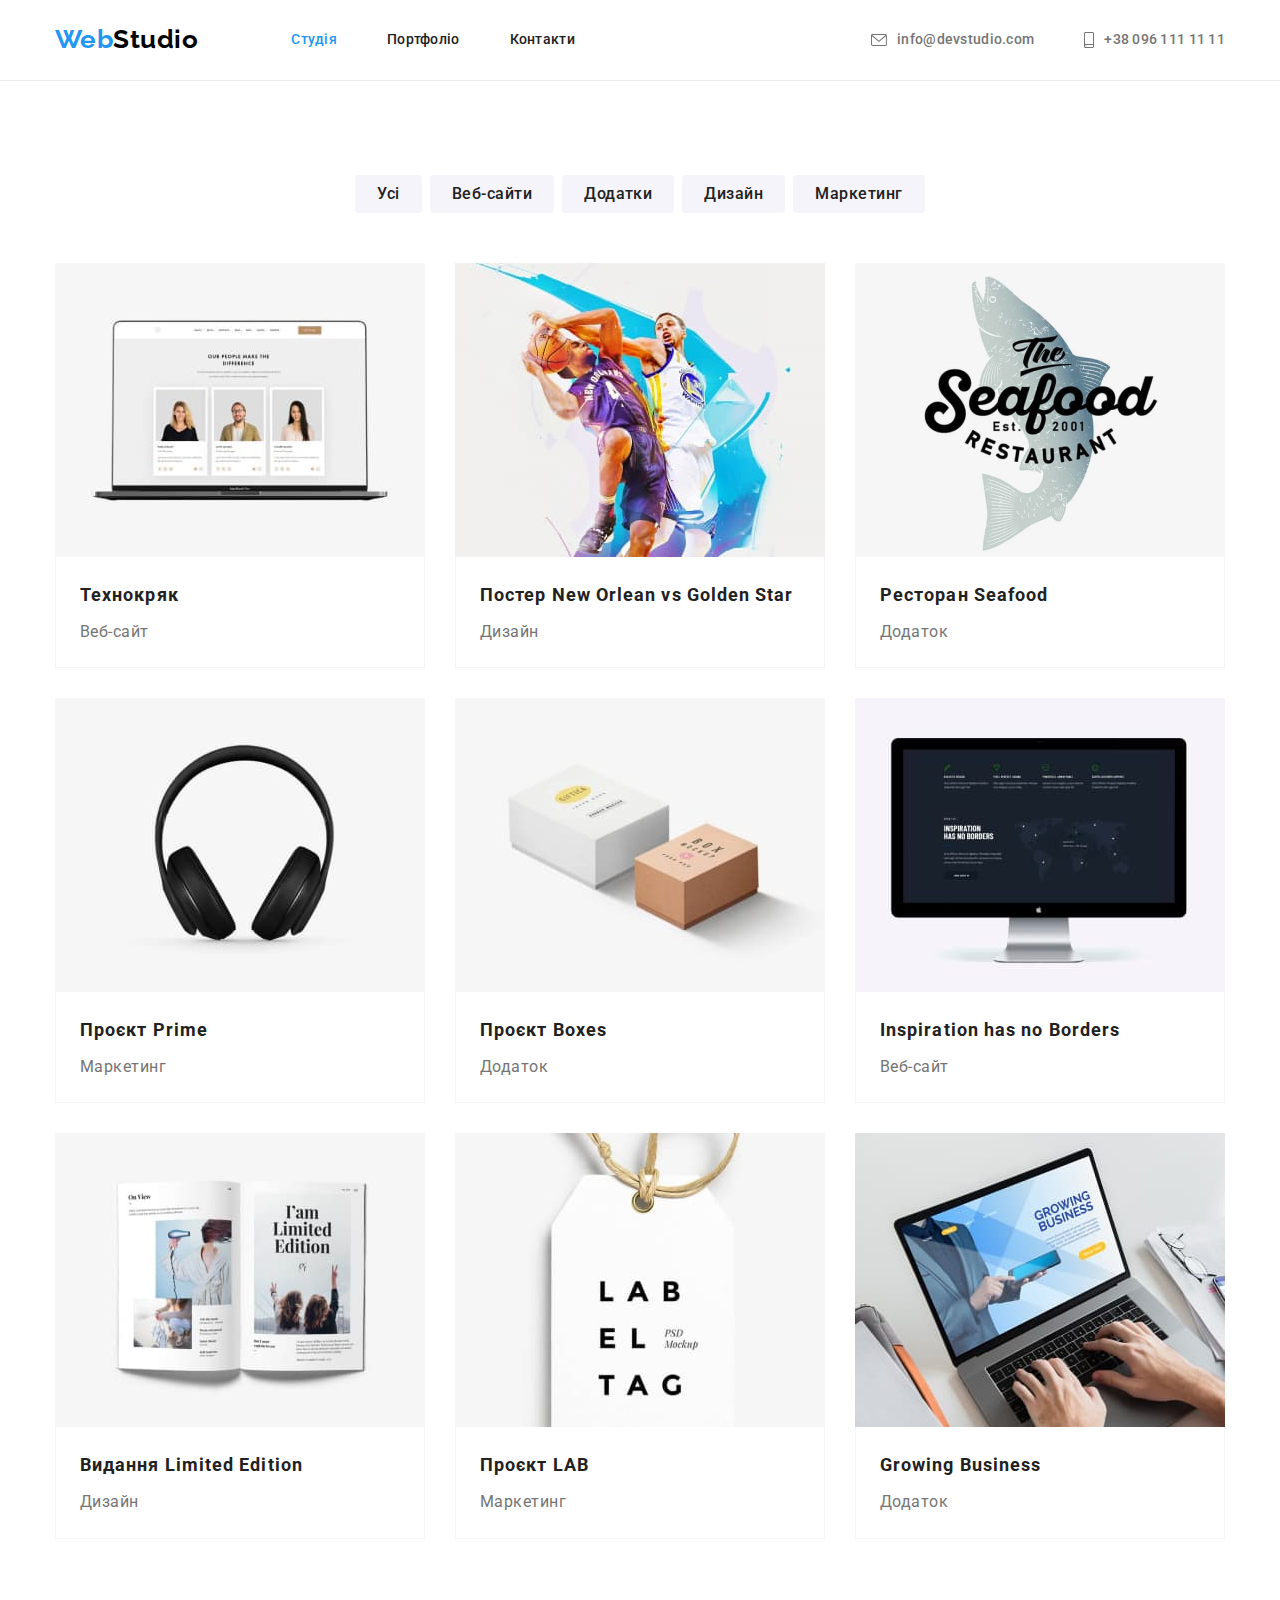
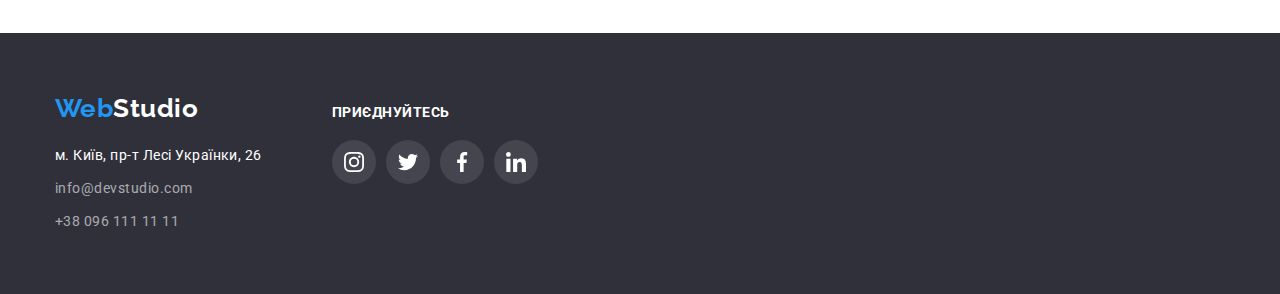
==== portfolio.html @ e2166b9a "внесено зміни" ====
<!DOCTYPE html>
<html lang="uk">
  <head>
    <meta charset="UTF-8" />
    <meta http-equiv="X-UA-Compatible" content="IE=edge" />
    <meta name="viewport" content="width=device-width, initial-scale=1.0" />
    <title>Portfolio</title>
    <link rel="preconnect" href="https://fonts.googleapis.com" />
    <link rel="preconnect" href="https://fonts.gstatic.com" crossorigin />
    <link
      href="https://fonts.googleapis.com/css2?family=Raleway:wght@700&family=Roboto:wght@400;500;700;900&display=swap"
      rel="stylesheet"
    />
    <link
      rel="stylesheet"
      href="https://cdnjs.cloudflare.com/ajax/libs/modern-normalize/1.1.0/modern-normalize.min.css"
    />
    <link rel="stylesheet" href="./css/styles.css" />
  </head>
  <body>
    <header class="page-header">
      <div class="header-container container">
        <nav class="header-nav">
          <a href="./index.html" class="logo link logo-nav"
            ><span class="logo-web">Web</span>Studio</a
          >
          <ul class="list site-nav">
            <li class="nav-item">
              <a href="./index.html" class="nav-link link link-current"
                >Студія</a
              >
            </li>
            <li class="nav-item">
              <a href="./portfolio.html" class="nav-link link">Портфоліо</a>
            </li>
            <li class="nav-item">
              <a href="" class="nav-link link">Контакти</a>
            </li>
          </ul>
        </nav>
        <ul class="list nav-list">
          <li>
            <a href="mailto:info@devstudio.com" class="auth-link link mail-link"
              ><svg class="auth-icon" width="16" height="12">
                <use href="./imeg/icons.svg#icon-mail"></use></svg
              >info@devstudio.com</a
            >
          </li>
          <li>
            <a href="tel:+380961111111" class="auth-link link phone-link"
              ><svg class="auth-icon" width="10" height="16">
                <use href="./imeg/icons.svg#icon-smartphone"></use></svg
              >+38 096 111 11 11</a
            >
          </li>
        </ul>
      </div>
    </header>
    <main>
      <section class="portfolio">
        <div class="section">
          <h1 class="visually-hidden">Портфоліо</h1>
          <ul class="list portfolio-btn">
            <li><button type="button" class="button-portfolio">Усі</button></li>
            <li>
              <button type="button" class="button-portfolio">Веб-сайти</button>
            </li>
            <li>
              <button type="button" class="button-portfolio">Додатки</button>
            </li>
            <li>
              <button type="button" class="button-portfolio">Дизайн</button>
            </li>
            <li>
              <button type="button" class="button-portfolio">Маркетинг</button>
            </li>
          </ul>

          <ul class="list portfolio-list">
            <li class="element-portfolio">
              <a href="" class="portfolio-link link"
                ><img
                  src="./imeg/image-portfolio/img1.jpg"
                  alt="ноутбук"
                  width="370"
                  height="294"
                  class="imeg"
                />
                <div class="portfolio-content">
                  <h2 class="portfolio-subtitle">Технокряк</h2>
                  <p class="portfolio-text">Веб-сайт</p>
                </div>
              </a>
            </li>
            <li class="element-portfolio">
              <a href="" class="portfolio-link link"
                ><img
                  src="./imeg/image-portfolio/img2.jpg"
                  alt="гра у баскетбол"
                  width="370"
                  height="294"
                  class="imeg"
                />
                <div class="portfolio-content">
                  <h2 class="portfolio-subtitle">
                    Постер New Orlean vs Golden Star
                  </h2>
                  <p class="portfolio-text">Дизайн</p>
                </div>
              </a>
            </li>
            <li class="element-portfolio">
              <a href="" class="portfolio-link link"
                ><img
                  src="./imeg/image-portfolio/img3.jpg"
                  alt="логотип ресторану"
                  width="370"
                  height="294"
                  class="imeg"
                />
                <div class="portfolio-content">
                  <h2 class="portfolio-subtitle">Ресторан Seafood</h2>
                  <p class="portfolio-text">Додаток</p>
                </div>
              </a>
            </li>
            <li class="element-portfolio">
              <a href="" class="portfolio-link link"
                ><img
                  src="./imeg/image-portfolio/img4.jpg"
                  alt="навушники"
                  width="370"
                  height="294"
                  class="imeg"
                />
                <div class="portfolio-content">
                  <h2 class="portfolio-subtitle">Проєкт Prime</h2>
                  <p class="portfolio-text">Маркетинг</p>
                </div>
              </a>
            </li>
            <li class="element-portfolio">
              <a href="" class="portfolio-link link"
                ><img
                  src="./imeg/image-portfolio/img5.jpg"
                  alt="дві коробочки"
                  width="370"
                  height="294"
                  class="imeg"
                />
                <div class="portfolio-content">
                  <h2 class="portfolio-subtitle">Проєкт Boxes</h2>
                  <p class="portfolio-text">Додаток</p>
                </div>
              </a>
            </li>
            <li class="element-portfolio">
              <a href="" class="portfolio-link link"
                ><img
                  src="./imeg/image-portfolio/img6.jpg"
                  alt="монітор"
                  width="370"
                  height="294"
                  class="imeg"
                />
                <div class="portfolio-content">
                  <h2 class="portfolio-subtitle">Inspiration has no Borders</h2>
                  <p class="portfolio-text">Веб-сайт</p>
                </div>
              </a>
            </li>
            <li class="element-portfolio">
              <a href="" class="portfolio-link link"
                ><img
                  src="./imeg/image-portfolio/img7.jpg"
                  alt="розгорнута книга"
                  width="370"
                  height="294"
                  class="imeg"
                />
                <div class="portfolio-content">
                  <h2 class="portfolio-subtitle">Видання Limited Edition</h2>
                  <p class="portfolio-text">Дизайн</p>
                </div>
              </a>
            </li>
            <li class="element-portfolio">
              <a href="" class="portfolio-link link"
                ><img
                  src="./imeg/image-portfolio/img8.jpg"
                  alt="етикетка"
                  width="370"
                  height="294"
                  class="imeg"
                />
                <div class="portfolio-content">
                  <h2 class="portfolio-subtitle">Проєкт LAB</h2>
                  <p class="portfolio-text">Маркетинг</p>
                </div>
              </a>
            </li>
            <li class="element-portfolio">
              <a href="" class="portfolio-link link"
                ><img
                  src="./imeg/image-portfolio/img9.jpg"
                  alt="відкритий ноутбук"
                  width="370"
                  height="294"
                  class="imeg"
                />
                <div class="portfolio-content">
                  <h2 class="portfolio-subtitle">Growing Business</h2>
                  <p class="portfolio-text">Додаток</p>
                </div>
              </a>
            </li>
          </ul>
        </div>
      </section>
    </main>
    <footer class="cellar">
      <div class="container web-down">
        <div>
          <a href="./index.html" class="logo link logo-cellar"
            ><span class="logo-web">Web</span>Studio</a
          >
          <address>
            <ul class="list">
              <li class="adress-list">
                <a
                  href="https://goo.gl/maps/CPtrU1FHBa2aNyZL9"
                  target="_blank"
                  rel="noopener noreferrer nofollow"
                  class="adress link"
                  >м. Київ, пр-т Лесі Українки, 26</a
                >
              </li>
              <li class="adress-list">
                <a href="mailto:info@devstudio.com" class="adress-link link"
                  >info@devstudio.com</a
                >
              </li>
              <li class="adress-list">
                <a href="tel:+380961111111" class="adress-link link"
                  >+38 096 111 11 11</a
                >
              </li>
            </ul>
          </address>
        </div>
        <div class="cellar-foot">
          <p class="cellar-title">приєднуйтесь</p>
          <ul class="team-people list foot">
            <li class="team-web foot">
              <a href="" class="team-link foot"
                ><svg class="team-icon-link foot" width="20" height="20">
                  <use href="./imeg/icons.svg#icon-instagram"></use></svg
              ></a>
            </li>
            <li class="team-web foot">
              <a href="" class="team-link foot"
                ><svg class="team-icon-link foot" width="20" height="20">
                  <use href="./imeg/icons.svg#icon-twitter"></use></svg
              ></a>
            </li>
            <li class="team-web foot">
              <a href="" class="team-link foot"
                ><svg class="team-icon-link foot" width="20" height="20">
                  <use href="./imeg/icons.svg#icon-facebook"></use></svg
              ></a>
            </li>
            <li class="team-web foot">
              <a href="" class="team-link foot"
                ><svg class="team-icon-link foot" width="20" height="20">
                  <use href="./imeg/icons.svg#icon-linkedin"></use></svg
              ></a>
            </li>
          </ul>
        </div>
      </div>
    </footer>
  </body>
</html>
---- css/styles.css ----
:root {
    --primaty-text-color:  #212121;
    --second-text-color: #757575;
    --accent-text-color: #2196F3;
    --logo-color: #000000;
    --white-text-color: #FFFFFF;
    --footer-background-color: #2F303A;
    --footer-link-color: rgba(255, 255, 255, 0.6);
    --primary-background-color:#FFFFFF;
    --second-background-color: #F5F4FA;
    --button-primary-background-color: #2196f3;
    --button-secondary-background-color: #f5f4fa;
    --secondary-background-color-hero-butto:#188CE8;
  --card-shadow: 0px 1px 3px rgba(0, 0, 0, 0.12), 0px 1px 1px rgba(0, 0, 0, 0.14), 0px 2px 1px rgba(0, 0, 0, 0.2);
  --element-portfolio: 0px 1px 1px rgba(0, 0, 0, 0.12), 0px 4px 4px rgba(0, 0, 0, 0.06), 1px 4px 6px rgba(0, 0, 0, 0.16);
--color-link-web:#AFB1B8;
}
  body{
    background-color: var(--primary-background-color);
    color: var(--primaty-text-color);
    font-family: 'Roboto', sans-serif;
    letter-spacing: 0.03em;}


    

    .container{ width: 1200px;
    padding-left: 15px;
    padding-right: 15px;
    
    margin: 0 auto;
/*     
    outline: 2px solid tomato; */
  }

  .section{
    padding-top: 94px;
    padding-bottom: 94px;
  }
    h1,
    h2,
    h3,
    h4,
    h5,
    h6,
    p,
    ul {margin: 0;
    padding: 0;}

   

  .link{ text-decoration: none; }
  .list{list-style: none;}

  .logo{display: block;
    font-family: 'Raleway';
    font-weight: 700;
    font-size: 26px;
    line-height: 1.2;
    color: #000000;
  }

  .logo-nav{padding-top: 24px;
    padding-bottom: 25px;}

    /* navigation */
.nav-link {
  display: block; font-weight: 500;
    font-size: 14px;
    line-height: 1.14;
    letter-spacing: 0.02em;
    color: var(--primaty-text-color);
  padding-top: 32px;
padding-bottom: 32px;}

    .header-nav{display: flex;
    gap: 93px;}

    .page-header{border-bottom: 1px solid #ECECEC;}

    .header-container{display: flex;
    justify-content: space-between;
    align-items: center;
    padding: 0 15px;
    
  }
    .site-nav{display: flex;
    gap: 50px;
  align-items: center;}

  .nav-list{display: flex;
  gap: 50px;}
.auth-link {display: block;
  font-weight: 500;
font-size: 14px;
line-height: 1.14;
letter-spacing: 0.02em;
color: var(--second-text-color);
fill: var(--second-text-color);
padding: 32px 0;
}

.nav-link:hover,
.nav-link:focus {color: var(--button-primary-background-color);}

.link-current{color: var(--accent-text-color);}

.auth-link:hover,
.auth-link:focus {color: var(--button-primary-background-color);
fill: var(--accent-text-color);}

  .logo-web{
    color: var(--accent-text-color);} 
    .logo-cellar{color: var(--primary-background-color);}


    .auth-icon{margin-right: 10px;
  }


    .auth-link{display: flex;
    align-items: center;}
  
/* hero */
    

  .hero{
    padding: 200px 0;
    background-color: var(--footer-background-color);
    max-width: 1600px;
    margin: 0 auto;
    max-width: 1600px;
    height: 600px;
    background-position: center;
    background-size: cover;
    background-repeat: no-repeat;
    /* outline: 1px solid tomato; */

    background-image:linear-gradient( to right,
     rgba(47, 48, 58, 0.4), rgba(47, 48, 58, 0.4)),
      url(../imeg/hero-sq.jpg);
  }
  



  .hero-title{font-family: 'Roboto';
    font-weight: 900;
    width: 696px;
    margin-left: auto;
    margin-right: auto;
    font-size: 44px;
    line-height: 1.36;
    letter-spacing: 0.06em;
    text-transform: uppercase;
    text-align: center;
    margin-bottom: 30px;
    color: var(--white-text-color) 
  }
    
    
/* button  hero and portfolio */

.hero-button:hover,
.hero-button:focus{ background-color: var(--secondary-background-color-hero-butto); }


.hero-button{font-family: inherit;
    font-weight: 700;
    font-size: 16px;
    line-height: 1.88;
    cursor: pointer;
    padding: 10px 32px;
    margin-left: auto;
    margin-right: auto;
    display: block;
    border-radius: 4px;
    border: 0px solid transparent;
    letter-spacing: 0.06em;
    background-color: var(--button-primary-background-color);
    color: var(--white-text-color)}

  .button-portfolio {font-family: inherit;
    font-style: normal;
    font-weight: 500;
    font-size: 16px;
    line-height: 1.63;
    letter-spacing: 0.03em;
    cursor: pointer;
    border: 0px solid transparent;
    padding: 6px 22px;
    border-radius: 4px;
color: var(--primaty-text-color);
background-color: var(--button-secondary-background-color)}

.button-portfolio:hover,
.button-portfolio:focus{color: var(--primary-background-color);
    background-color: var(--button-primary-background-color);
    box-shadow: 0px 3px 1px rgba(0, 0, 0, 0.1), 0px 1px 2px rgba(0, 0, 0, 0.08), 0px 2px 2px rgba(0, 0, 0, 0.12);
}
/* visually-hidden */

.visually-hidden {
  position: absolute;
  white-space: nowrap;
  width: 1px;
  height: 1px;
  overflow: hidden;
  border: 0;
  padding: 0;
  clip: rect(0 0 0 0);
  clip-path: inset(50%);
  margin: -1px;
}


.preference{padding-bottom: 0;}

.preference-list{display: flex;
gap: 30px;

}




    /* preference */
.preference-icon{display: flex;
  justify-content: center;
  align-items: center;
  margin-bottom: 30px;
  border-radius: 4px;
  /* width: 270px; */
  height: 120px;
  background-color: var(--second-background-color);
}


  .preference-subtitle{
    font-weight: 700;
    font-size: 14px;
    line-height: 1.14;
    margin-bottom: 10px;
    }

    .preference-text{
font-size: 14px;
line-height: 1.71;
color: var(--second-text-color);
    }

    /* activity */

.activity-list{display: flex;
gap: 30px;}

    .section-title{
        font-weight: 700;
font-size: 36px;
line-height: 1.16;
text-align: center;
margin-bottom: 50px;

    }

    /* team */
    .team{background-color:var(--second-background-color)}
.team-card{
  width: calc(100%/4 - 30px/4*3);
   border-radius: 0px 0px 4px 4px;
  background-color: var(--primary-background-color);
  box-shadow: var(--card-shadow);}

  .imeg{display: block;
    max-width: 100%;
    height: auto;}

.team-list{display: flex;
gap: 30px;}

   .team-subtitle {
    font-weight: 500;
font-size: 16px;
line-height: 1.19;
text-align: center;
}

.team-text{
    font-size: 16px;
    line-height: 1.19;
    text-align: center;
  margin-top: 10px;
  margin-bottom: 16px;
color: var(--second-text-color);}

  .team-p{
    padding: 30px;
  }
.team-link{
  display: flex;
  width: 44px;
  height: 44px;
  border-radius: 50%;
  justify-content: center;
  align-items: center;
  /* color: tomato; */
fill: var(--color-link-web);
}

.team-icon-link{
  /* fill: var(--color-link-web); */
}

.team-link:hover,
.team-link:focus{
  background-color: var(--button-primary-background-color);
}

.team-link:hover .team-icon-link,
.team-link:focus .team-icon-link{
fill: var(--primary-background-color);
}
.team-people{
  display: flex;
  justify-content: center;
  gap: 10px;
}


.clients-list{
  display: flex;
  gap: 30px;
  justify-content: center;
}

.clients-link{display: flex;
width: 100%;
height: 100%;
justify-content: center;
align-items: center;
border-radius: 4px;
border: 1px solid var(--color-link-web);}

.clients-icon{
  fill: var(--color-link-web);
}

.clients-item{
  width: calc(100%/6 - 30px/6*5);
  height: 92px;
  
}

.clients-link:hover,
.clients-link:focus {
  border-color: var(--button-primary-background-color);
}

.clients-link:hover .clients-icon,
.clients-link:focus .clients-icon{
  fill: var(--accent-text-color);
}


/* footer */

.logo-cellar{
  width: fit-content;
  margin-bottom: 20px;}


.cellar{
  background-color: var(--footer-background-color);
  padding:  60px 15px;
}

  .cellar-title{
    font-weight: 700;
  font-size: 14px;
  line-height: 1.14;
  text-transform: uppercase;
  color: var(--primary-background-color);
  margin-bottom: 20px;
  }
  .team-icon-link.foot{
    fill: var(--primary-background-color);
  }

  .team-web.foot{
    background-color: rgba(255, 255, 255, 0.1);
    border-radius: 50%;
  }
  

.web-down{display: flex;
  gap: 70px;
  align-items: baseline;
  }


.adress{ font-style: normal;
  font-size: 14px;
  line-height: 1.71;
  margin-top: 20px;
  color: var(--white-text-color)}

.adress-link{font-style: normal;
    font-size: 14px;
    line-height: 1.71;
   
    color: var(--footer-link-color);}

  .adress-list{margin-bottom: 9px;}

  
.adress-list:nth-child(3) {
  margin-bottom: 0px;
}

.adress-link:hover,
.adress-link:focus{color: var(--accent-text-color);}

.adress:hover,
.adress:focus{color: var(--accent-text-color);}





/* portfolio */
/* portfolio */

.portfolio{width: 1200px;
  padding-left: 15px;
  padding-right: 15px;
  
  margin: 0 auto;}


.portfolio-subtitle{
    font-weight: 700;
    font-size: 18px;
    line-height: 2;
    letter-spacing: 0.06em;
    color: var(--primaty-text-color);
}
.portfolio-text{font-size: 16px;
    line-height: 1.88;
    margin-top: 4px;
    color: var(--second-text-color);
}

.portfolio-btn{display: flex;
  justify-content: center;
gap: 8px;}


.portfolio-list{display: flex;
flex-wrap: wrap;
gap: 30px;
margin-top: 50px;
padding-left: 0;
padding-right: 0;
}

.portfolio-link:hover,
.portfolio-link:focus{
  box-shadow: 0px 1px 1px rgba(0, 0, 0, 0.12), 0px 4px 4px rgba(0, 0, 0, 0.06), 1px 4px 6px rgba(0, 0, 0, 0.16);
}

.portfolio-link{
  display: block;
}



.portfolio-content{padding: 20px 24px;
/* border: 1px solid var(--second-background-color); */
border-bottom: 1px solid var(--second-background-color) ;
border-left: 1px solid var(--second-background-color) ;
border-right: 1px solid var(--second-background-color) ;
}
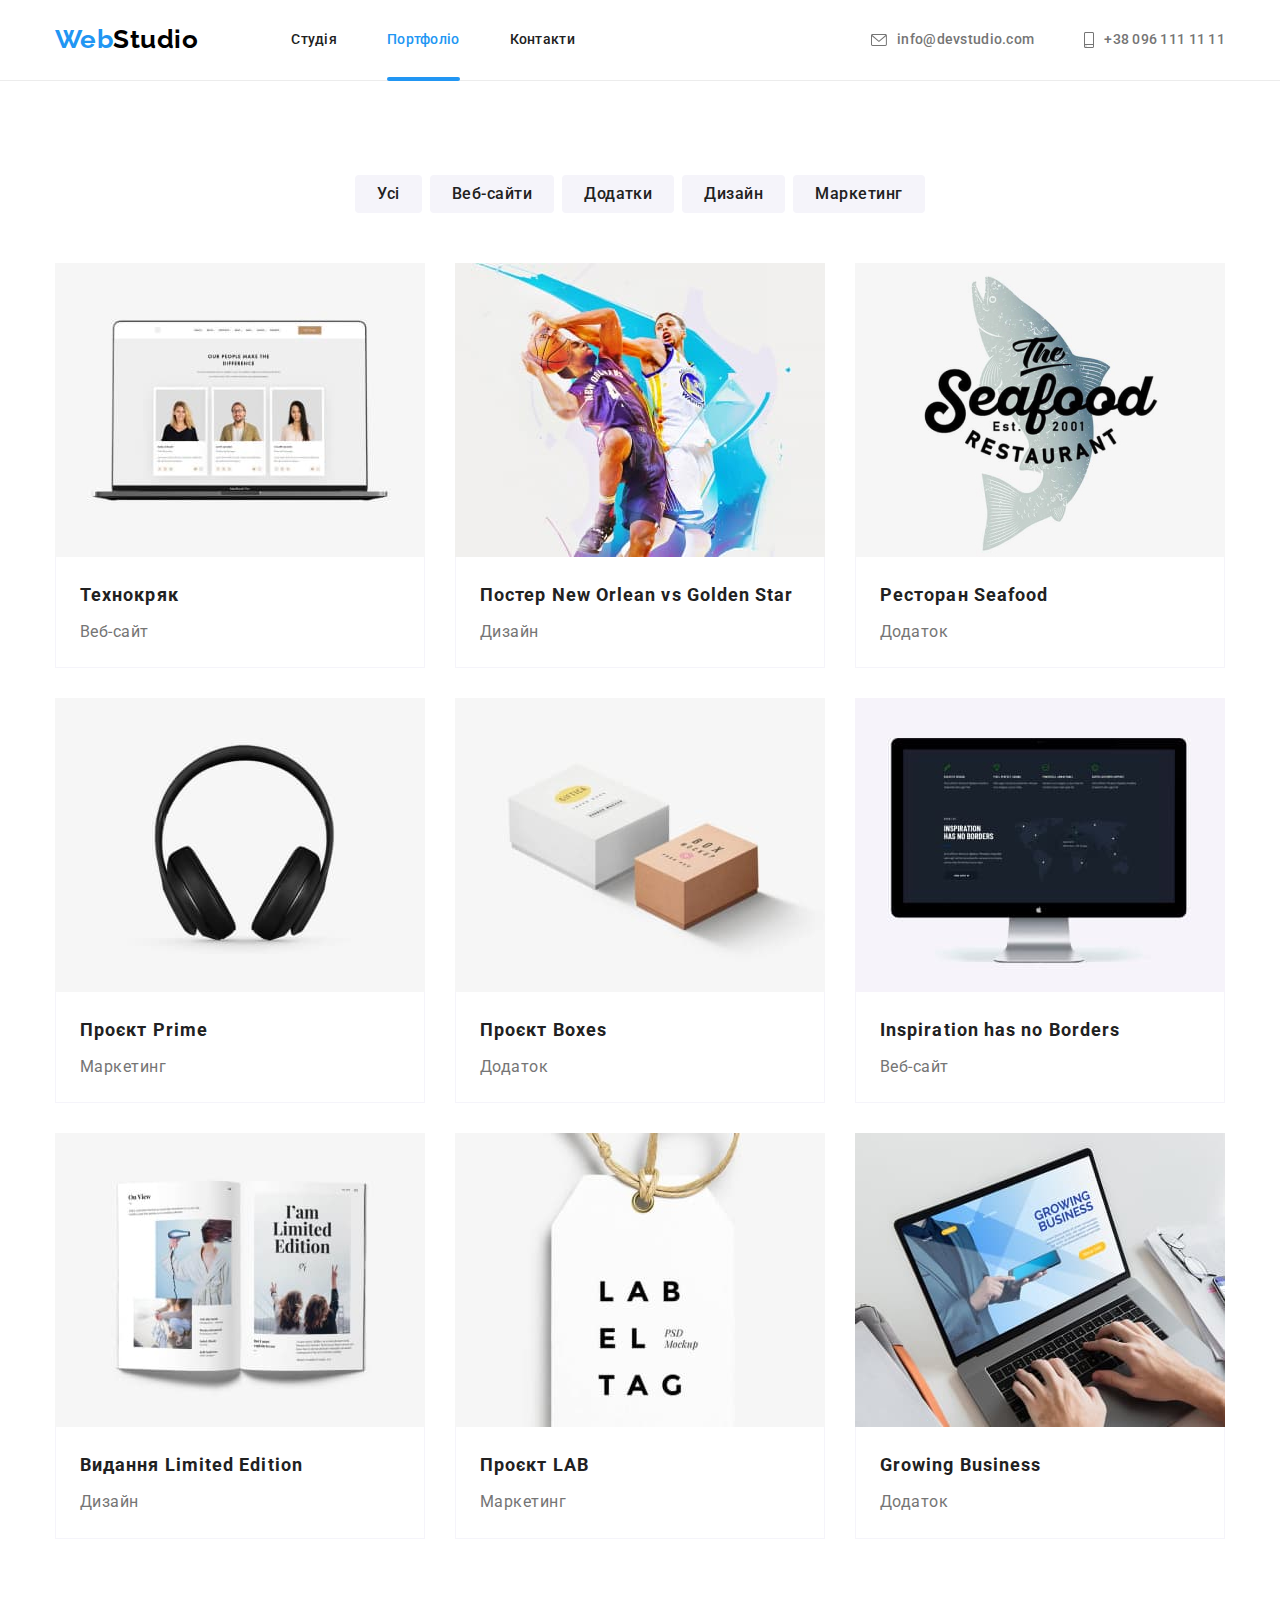
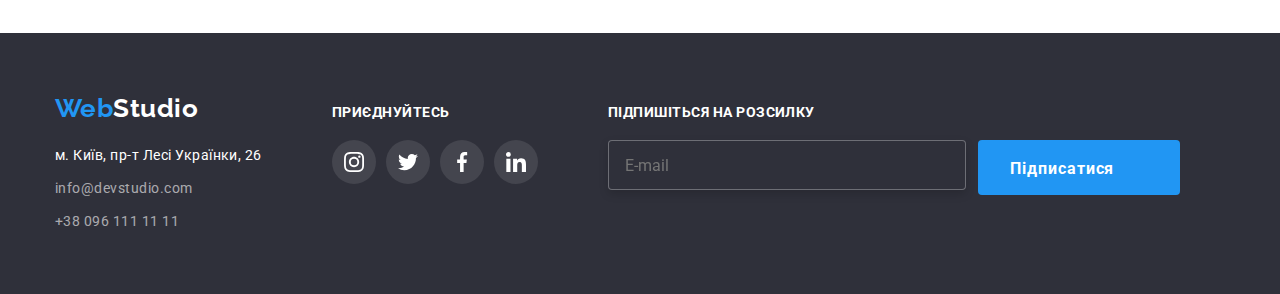
==== commit 0efdf8e6: "внесено зміни" ====
--- a/portfolio.html
+++ b/portfolio.html
@@ -26,15 +26,15 @@
           >
           <ul class="list site-nav">
             <li class="nav-item">
-              <a href="./index.html" class="nav-link link link-current"
-                >Студія</a
+              <a href="./index.html" class="nav-link link">Студія</a>
+            </li>
+            <li class="nav-item">
+              <a href="./portfolio.html" class="nav-link link link-current"
+                >Портфоліо</a
               >
             </li>
             <li class="nav-item">
-              <a href="./portfolio.html" class="nav-link link">Портфоліо</a>
-            </li>
-            <li class="nav-item">
-              <a href="" class="nav-link link">Контакти</a>
+              <a href="#" class="nav-link link">Контакти</a>
             </li>
           </ul>
         </nav>
@@ -78,14 +78,21 @@
 
           <ul class="list portfolio-list">
             <li class="element-portfolio">
-              <a href="" class="portfolio-link link"
-                ><img
-                  src="./imeg/image-portfolio/img1.jpg"
-                  alt="ноутбук"
-                  width="370"
-                  height="294"
-                  class="imeg"
-                />
+              <a href="#" class="portfolio-link link"
+                ><div class="portfolio-description">
+                  <img
+                    src="./imeg/image-portfolio/img1.jpg"
+                    alt="ноутбук"
+                    width="370"
+                    height="294"
+                    class="imeg"
+                  />
+                  <p class="card-text">
+                    Ресурс пропонує комплексні пропозиції з різним рівнем
+                    функціоналу та сервісів. Все це дозволить відвідувачу
+                    отримати вичерпні відомості про компанію чи приватну особу.
+                  </p>
+                </div>
                 <div class="portfolio-content">
                   <h2 class="portfolio-subtitle">Технокряк</h2>
                   <p class="portfolio-text">Веб-сайт</p>
@@ -93,14 +100,21 @@
               </a>
             </li>
             <li class="element-portfolio">
-              <a href="" class="portfolio-link link"
-                ><img
-                  src="./imeg/image-portfolio/img2.jpg"
-                  alt="гра у баскетбол"
-                  width="370"
-                  height="294"
-                  class="imeg"
-                />
+              <a href="#" class="portfolio-link link"
+                ><div class="portfolio-description">
+                  <img
+                    src="./imeg/image-portfolio/img2.jpg"
+                    alt="гра у баскетбол"
+                    width="370"
+                    height="294"
+                    class="imeg"
+                  />
+                  <p class="card-text">
+                    Ресурс пропонує комплексні пропозиції з різним рівнем
+                    функціоналу та сервісів. Все це дозволить відвідувачу
+                    отримати вичерпні відомості про компанію чи приватну особу.
+                  </p>
+                </div>
                 <div class="portfolio-content">
                   <h2 class="portfolio-subtitle">
                     Постер New Orlean vs Golden Star
@@ -110,14 +124,21 @@
               </a>
             </li>
             <li class="element-portfolio">
-              <a href="" class="portfolio-link link"
-                ><img
-                  src="./imeg/image-portfolio/img3.jpg"
-                  alt="логотип ресторану"
-                  width="370"
-                  height="294"
-                  class="imeg"
-                />
+              <a href="#" class="portfolio-link link"
+                ><div class="portfolio-description">
+                  <img
+                    src="./imeg/image-portfolio/img3.jpg"
+                    alt="логотип ресторану"
+                    width="370"
+                    height="294"
+                    class="imeg"
+                  />
+                  <p class="card-text">
+                    Ресурс пропонує комплексні пропозиції з різним рівнем
+                    функціоналу та сервісів. Все це дозволить відвідувачу
+                    отримати вичерпні відомості про компанію чи приватну особу.
+                  </p>
+                </div>
                 <div class="portfolio-content">
                   <h2 class="portfolio-subtitle">Ресторан Seafood</h2>
                   <p class="portfolio-text">Додаток</p>
@@ -125,14 +146,21 @@
               </a>
             </li>
             <li class="element-portfolio">
-              <a href="" class="portfolio-link link"
-                ><img
-                  src="./imeg/image-portfolio/img4.jpg"
-                  alt="навушники"
-                  width="370"
-                  height="294"
-                  class="imeg"
-                />
+              <a href="#" class="portfolio-link link"
+                ><div class="portfolio-description">
+                  <img
+                    src="./imeg/image-portfolio/img4.jpg"
+                    alt="навушники"
+                    width="370"
+                    height="294"
+                    class="imeg"
+                  />
+                  <p class="card-text">
+                    Ресурс пропонує комплексні пропозиції з різним рівнем
+                    функціоналу та сервісів. Все це дозволить відвідувачу
+                    отримати вичерпні відомості про компанію чи приватну особу.
+                  </p>
+                </div>
                 <div class="portfolio-content">
                   <h2 class="portfolio-subtitle">Проєкт Prime</h2>
                   <p class="portfolio-text">Маркетинг</p>
@@ -140,14 +168,21 @@
               </a>
             </li>
             <li class="element-portfolio">
-              <a href="" class="portfolio-link link"
-                ><img
-                  src="./imeg/image-portfolio/img5.jpg"
-                  alt="дві коробочки"
-                  width="370"
-                  height="294"
-                  class="imeg"
-                />
+              <a href="#" class="portfolio-link link"
+                ><div class="portfolio-description">
+                  <img
+                    src="./imeg/image-portfolio/img5.jpg"
+                    alt="дві коробочки"
+                    width="370"
+                    height="294"
+                    class="imeg"
+                  />
+                  <p class="card-text">
+                    Ресурс пропонує комплексні пропозиції з різним рівнем
+                    функціоналу та сервісів. Все це дозволить відвідувачу
+                    отримати вичерпні відомості про компанію чи приватну особу.
+                  </p>
+                </div>
                 <div class="portfolio-content">
                   <h2 class="portfolio-subtitle">Проєкт Boxes</h2>
                   <p class="portfolio-text">Додаток</p>
@@ -155,14 +190,21 @@
               </a>
             </li>
             <li class="element-portfolio">
-              <a href="" class="portfolio-link link"
-                ><img
-                  src="./imeg/image-portfolio/img6.jpg"
-                  alt="монітор"
-                  width="370"
-                  height="294"
-                  class="imeg"
-                />
+              <a href="#" class="portfolio-link link"
+                ><div class="portfolio-description">
+                  <img
+                    src="./imeg/image-portfolio/img6.jpg"
+                    alt="монітор"
+                    width="370"
+                    height="294"
+                    class="imeg"
+                  />
+                  <p class="card-text">
+                    Ресурс пропонує комплексні пропозиції з різним рівнем
+                    функціоналу та сервісів. Все це дозволить відвідувачу
+                    отримати вичерпні відомості про компанію чи приватну особу.
+                  </p>
+                </div>
                 <div class="portfolio-content">
                   <h2 class="portfolio-subtitle">Inspiration has no Borders</h2>
                   <p class="portfolio-text">Веб-сайт</p>
@@ -170,14 +212,21 @@
               </a>
             </li>
             <li class="element-portfolio">
-              <a href="" class="portfolio-link link"
-                ><img
-                  src="./imeg/image-portfolio/img7.jpg"
-                  alt="розгорнута книга"
-                  width="370"
-                  height="294"
-                  class="imeg"
-                />
+              <a href="#" class="portfolio-link link"
+                ><div class="portfolio-description">
+                  <img
+                    src="./imeg/image-portfolio/img7.jpg"
+                    alt="розгорнута книга"
+                    width="370"
+                    height="294"
+                    class="imeg"
+                  />
+                  <p class="card-text">
+                    Ресурс пропонує комплексні пропозиції з різним рівнем
+                    функціоналу та сервісів. Все це дозволить відвідувачу
+                    отримати вичерпні відомості про компанію чи приватну особу.
+                  </p>
+                </div>
                 <div class="portfolio-content">
                   <h2 class="portfolio-subtitle">Видання Limited Edition</h2>
                   <p class="portfolio-text">Дизайн</p>
@@ -185,14 +234,21 @@
               </a>
             </li>
             <li class="element-portfolio">
-              <a href="" class="portfolio-link link"
-                ><img
-                  src="./imeg/image-portfolio/img8.jpg"
-                  alt="етикетка"
-                  width="370"
-                  height="294"
-                  class="imeg"
-                />
+              <a href="#" class="portfolio-link link"
+                ><div class="portfolio-description">
+                  <img
+                    src="./imeg/image-portfolio/img8.jpg"
+                    alt="етикетка"
+                    width="370"
+                    height="294"
+                    class="imeg"
+                  />
+                  <p class="card-text">
+                    Ресурс пропонує комплексні пропозиції з різним рівнем
+                    функціоналу та сервісів. Все це дозволить відвідувачу
+                    отримати вичерпні відомості про компанію чи приватну особу.
+                  </p>
+                </div>
                 <div class="portfolio-content">
                   <h2 class="portfolio-subtitle">Проєкт LAB</h2>
                   <p class="portfolio-text">Маркетинг</p>
@@ -200,14 +256,21 @@
               </a>
             </li>
             <li class="element-portfolio">
-              <a href="" class="portfolio-link link"
-                ><img
-                  src="./imeg/image-portfolio/img9.jpg"
-                  alt="відкритий ноутбук"
-                  width="370"
-                  height="294"
-                  class="imeg"
-                />
+              <a href="#" class="portfolio-link link"
+                ><div class="portfolio-description">
+                  <img
+                    src="./imeg/image-portfolio/img9.jpg"
+                    alt="відкритий ноутбук"
+                    width="370"
+                    height="294"
+                    class="imeg"
+                  />
+                  <p class="card-text">
+                    Ресурс пропонує комплексні пропозиції з різним рівнем
+                    функціоналу та сервісів. Все це дозволить відвідувачу
+                    отримати вичерпні відомості про компанію чи приватну особу.
+                  </p>
+                </div>
                 <div class="portfolio-content">
                   <h2 class="portfolio-subtitle">Growing Business</h2>
                   <p class="portfolio-text">Додаток</p>
@@ -277,6 +340,22 @@
             </li>
           </ul>
         </div>
+        <div>
+          <h2 class="footer-form">Підпишіться на розсилку</h2>
+          <form class="footer-cellar" name="footer-form-contact">
+            <label class="footer-label"
+              ><input
+                class="footer-input"
+                type="email"
+                name="footer-form"
+                placeholder="E-mail"
+            /></label>
+            <button type="submit" class="footer-form-btn hero-button">
+              Підписатися<svg class="form-icon-btn" width="24" height="24">
+                <use href="./imeg/icons.svg#icon-icon-send"></use>
+              </svg></button>
+          </form>
+        </div>
       </div>
     </footer>
   </body>
--- a/css/styles.css
+++ b/css/styles.css
@@ -14,12 +14,15 @@
   --card-shadow: 0px 1px 3px rgba(0, 0, 0, 0.12), 0px 1px 1px rgba(0, 0, 0, 0.14), 0px 2px 1px rgba(0, 0, 0, 0.2);
   --element-portfolio: 0px 1px 1px rgba(0, 0, 0, 0.12), 0px 4px 4px rgba(0, 0, 0, 0.06), 1px 4px 6px rgba(0, 0, 0, 0.16);
 --color-link-web:#AFB1B8;
+--cubic: cubic-bezier(0.4, 0, 0.2, 1);
+--color-form: #21212133;
 }
   body{
     background-color: var(--primary-background-color);
     color: var(--primaty-text-color);
     font-family: 'Roboto', sans-serif;
-    letter-spacing: 0.03em;}
+    letter-spacing: 0.03em;
+  }
 
 
     
@@ -71,7 +74,8 @@
     letter-spacing: 0.02em;
     color: var(--primaty-text-color);
   padding-top: 32px;
-padding-bottom: 32px;}
+padding-bottom: 32px;
+transition: color 250ms var(--cubic);}
 
     .header-nav{display: flex;
     gap: 93px;}
@@ -104,6 +108,20 @@
 .nav-link:focus {color: var(--button-primary-background-color);}
 
 .link-current{color: var(--accent-text-color);}
+.nav-item{
+  position: relative;
+}
+.link-current::after{
+  position: absolute;
+  display: inline-block;
+  content: '';
+  width: 100%;
+  height: 4px;
+left: 0;
+bottom: -1px;
+background-color:var(--accent-text-color);
+border-radius: 2px;
+}
 
 .auth-link:hover,
 .auth-link:focus {color: var(--button-primary-background-color);
@@ -115,11 +133,13 @@
 
 
     .auth-icon{margin-right: 10px;
+      transition: fill 250ms var(--cubic);
   }
 
 
     .auth-link{display: flex;
-    align-items: center;}
+    align-items: center;
+    transition: color 250ms var(--cubic);}
   
 /* hero */
     
@@ -159,10 +179,11 @@
   }
     
     
-/* button  hero and portfolio */
+/* button  hero  */
 
 .hero-button:hover,
-.hero-button:focus{ background-color: var(--secondary-background-color-hero-butto); }
+.hero-button:focus{ background-color: var(--secondary-background-color-hero-butto);
+ }
 
 
 .hero-button{font-family: inherit;
@@ -177,27 +198,13 @@
     border-radius: 4px;
     border: 0px solid transparent;
     letter-spacing: 0.06em;
+    transition: background-color 250ms var(--cubic);
+    
     background-color: var(--button-primary-background-color);
-    color: var(--white-text-color)}
-
-  .button-portfolio {font-family: inherit;
-    font-style: normal;
-    font-weight: 500;
-    font-size: 16px;
-    line-height: 1.63;
-    letter-spacing: 0.03em;
-    cursor: pointer;
-    border: 0px solid transparent;
-    padding: 6px 22px;
-    border-radius: 4px;
-color: var(--primaty-text-color);
-background-color: var(--button-secondary-background-color)}
-
-.button-portfolio:hover,
-.button-portfolio:focus{color: var(--primary-background-color);
-    background-color: var(--button-primary-background-color);
-    box-shadow: 0px 3px 1px rgba(0, 0, 0, 0.1), 0px 1px 2px rgba(0, 0, 0, 0.08), 0px 2px 2px rgba(0, 0, 0, 0.12);
-}
+    color: var(--white-text-color);
+  }
+
+
 /* visually-hidden */
 
 .visually-hidden {
@@ -260,7 +267,30 @@
 line-height: 1.16;
 text-align: center;
 margin-bottom: 50px;
-
+    }
+
+    .activity-thumb{
+      position: relative;
+      
+    }
+
+
+    .activity-text{
+      position: absolute;
+      /* font-style: normal; */
+      display: flex;
+      justify-content: center;
+      align-items: center;
+      width: 100%;
+      height: 70px;
+      bottom: 0;
+font-weight: 700;
+font-size: 14px;
+line-height: 1.14;
+/* text-align: center; */
+text-transform: uppercase;
+background-color: rgba(47, 48, 58, 0.8);
+color: var(--primary-background-color);
     }
 
     /* team */
@@ -305,10 +335,11 @@
   align-items: center;
   /* color: tomato; */
 fill: var(--color-link-web);
+transition: background-color 250ms var(--cubic);
 }
 
 .team-icon-link{
-  /* fill: var(--color-link-web); */
+transition: fill 250ms var(--cubic);
 }
 
 .team-link:hover,
@@ -339,10 +370,12 @@
 justify-content: center;
 align-items: center;
 border-radius: 4px;
-border: 1px solid var(--color-link-web);}
+border: 1px solid var(--color-link-web);
+transition: border-color 250ms var(--cubic); }
 
 .clients-icon{
   fill: var(--color-link-web);
+  transition: fill 250ms var(--cubic);
 }
 
 .clients-item{
@@ -402,12 +435,13 @@
   font-size: 14px;
   line-height: 1.71;
   margin-top: 20px;
+  transition: color 250ms var(--cubic);
   color: var(--white-text-color)}
 
 .adress-link{font-style: normal;
     font-size: 14px;
     line-height: 1.71;
-   
+    transition: color 250ms var(--cubic);
     color: var(--footer-link-color);}
 
   .adress-list{margin-bottom: 9px;}
@@ -470,9 +504,68 @@
 
 .portfolio-link{
   display: block;
-}
-
-
+
+}
+
+.portfolio-description{
+  position: relative;
+  overflow: hidden;
+
+}
+
+.button-portfolio {font-family: inherit;
+  font-style: normal;
+  font-weight: 500;
+  font-size: 16px;
+  line-height: 1.63;
+  transition: background-color 250ms var(--cubic),
+  color 250ms cubic-bezier(0.4, 0, 0.2, 1);
+  letter-spacing: 0.03em;
+  cursor: pointer;
+  border: 0px solid transparent;
+  padding: 6px 22px;
+  border-radius: 4px;
+color: var(--primaty-text-color);
+background-color: var(--button-secondary-background-color)
+
+}                                                                                                    
+
+.button-portfolio:hover,
+.button-portfolio:focus{color: var(--primary-background-color);
+  background-color: var(--button-primary-background-color);
+  box-shadow: 0px 3px 1px rgba(0, 0, 0, 0.1), 0px 1px 2px rgba(0, 0, 0, 0.08), 0px 2px 2px rgba(0, 0, 0, 0.12);
+}
+.card-text{
+  position: absolute;
+  display: flex;
+  align-items: center;
+  left: 0;
+  top: 0;
+  width: 100%;
+  height: 100%;
+  padding: 24px;
+  font-size: 18px;
+line-height: 1.56;
+color: var(--primary-background-color);
+  background-color: rgba(33, 150, 243, 0.9);
+  transform: translateY(100%);
+  transition: transform 250ms var(--cubic);
+  /* transition-timing-function: cubic-bezier(0.4, 0, 0.2, 1); */
+  /* transition: background-color 250ms cubic-bezier(0.4, 0, 0.2, 1); */
+}
+
+/* .portfolio-link:hover .card-text{
+  transform: translateY(0);
+} */
+
+.portfolio-link:hover .card-text,
+.portfolio-link:focus .card-text{
+  transform: translateY(0);
+}
+
+/* .portfolio-description:hover .card-text{
+  transform: translateY(0);
+} */
 
 .portfolio-content{padding: 20px 24px;
 /* border: 1px solid var(--second-background-color); */
@@ -481,5 +574,188 @@
 border-right: 1px solid var(--second-background-color) ;
 }
 
-
-
+.backdrop{
+  position:fixed;
+  top: 0;
+  left: 0;
+  width: 100%;
+  height: 100%;
+  opacity: 1;
+  visibility: visible;
+  pointer-events: all;
+  background-color: rgba(0, 0, 0, 0.2);
+  
+transition: opacity 250ms var(--cubic),
+visibility 250ms var(--cubic);
+}
+.modal{
+  position: absolute;
+  top: 50%;
+  left: 50%;
+  transform: translate(-50%, -50%);
+  width:528px;
+  height:581px;
+  background-color:var(--primary-background-color);
+  box-shadow: 0px 1px 3px rgba(0, 0, 0, 0.12),
+   0px 1px 1px rgba(0, 0, 0, 0.14), 0px 2px 1px rgba(0, 0, 0, 0.2);
+   border-radius: 4px;
+  /* margin-right: 0;
+  margin-left: 0; */
+  padding: 40px;
+}
+
+.is-hidden{
+  opacity: 0;
+  pointer-events: none;
+  visibility: hidden;
+  /* transition: opacity 250ms var(--cubic); */
+}
+/* .modal {
+  position: fixed;
+  
+} */
+.modal-close-button{
+  position: absolute;
+  display: flex;
+  justify-content: center;
+  align-items: center;
+  width: 30px;
+  height: 30px;
+  top: 8px;
+  right: 8px;
+  cursor: pointer;
+  border-radius: 50%;
+  background-color: var(--primary-background-color);
+  color: var(--logo-color);
+  border: 1px solid rgba(0, 0, 0, 0.1);
+  
+}
+.modal-close-button:hover{
+fill: var(--accent-text-color);
+}
+
+
+
+
+.modal-title {
+  margin-bottom: 12px;
+
+  font-size: 20px;
+  line-height: 1.15;
+  text-align: center;
+  margin-bottom: 12px;
+}
+/* form */
+
+.form-label{
+  display: block;
+  font-size: 12px;
+line-height: 1.17;
+letter-spacing: 0.01em;
+color: var(--second-text-color);
+margin-top: 10px;
+margin-bottom: 4px;
+}
+
+
+.form-control{
+  position: relative;
+}
+
+.form-input{
+width: 100%;
+padding: 11px 12px 11px 36px;
+border: 1px solid var(--color-form);
+border-radius: 4px;
+outline: none;
+}
+.form-input:focus{
+  border-color: var(--accent-text-color);
+}
+
+.form-input:focus + .form-icon{
+  fill: var(--accent-text-color);
+}
+
+.form-icon{
+position: absolute;
+left: 12px;
+top: 50%;
+transform: translateY(-50%);
+}
+
+.form-textarea{
+width: 100%;
+height: 120px;
+padding: 12px 16px;
+border: 1px solid var(--color-form);
+border-radius: 4px;
+outline: none;
+}
+
+.checkbox-input{
+  appearance: none;
+}
+.checkbox-label{
+  display: flex;
+  justify-content: center;
+  align-items: center;
+  position: relative;
+  
+  font-size: 14px;
+line-height: 1.71;
+text-align: center;
+margin-top: 20px;
+margin-bottom: 30px;
+}
+
+.form-box{
+display: flex;
+justify-content: center;
+align-items: center;
+
+margin-right: 7px;
+border-radius: 4px;
+width: 16px;
+height: 15px;
+}
+
+.checkbox-input:checked + .form-box{
+  border: none;
+  background-color: var(--accent-text-color);
+}
+
+.terms-link{
+  color: var(--accent-text-color);
+}
+
+
+.footer-form{
+  font-weight: 700;
+font-size: 14px;
+line-height: 1.14;
+text-transform: uppercase;
+color: var(--primary-background-color);
+margin-bottom: 20px;
+}
+.footer-cellar{
+  display: flex;
+  gap: 12px;
+}
+.footer-input{
+ width: 358px;
+ height: 50px;
+ padding: 15px 16px;
+ color: color: rgba(255, 255, 255, 0.6);
+ filter: drop-shadow(0px 4px 4px rgba(0, 0, 0, 0.15));
+ border: 1px solid rgba(255, 255, 255, 0.3);
+ border-radius: 4px;
+ background-color: var(--footer-background-color);
+  
+}
+
+.form-icon-btn{
+  margin-left: 10px;
+  fill: var(--primary-background-color);
+}
+
